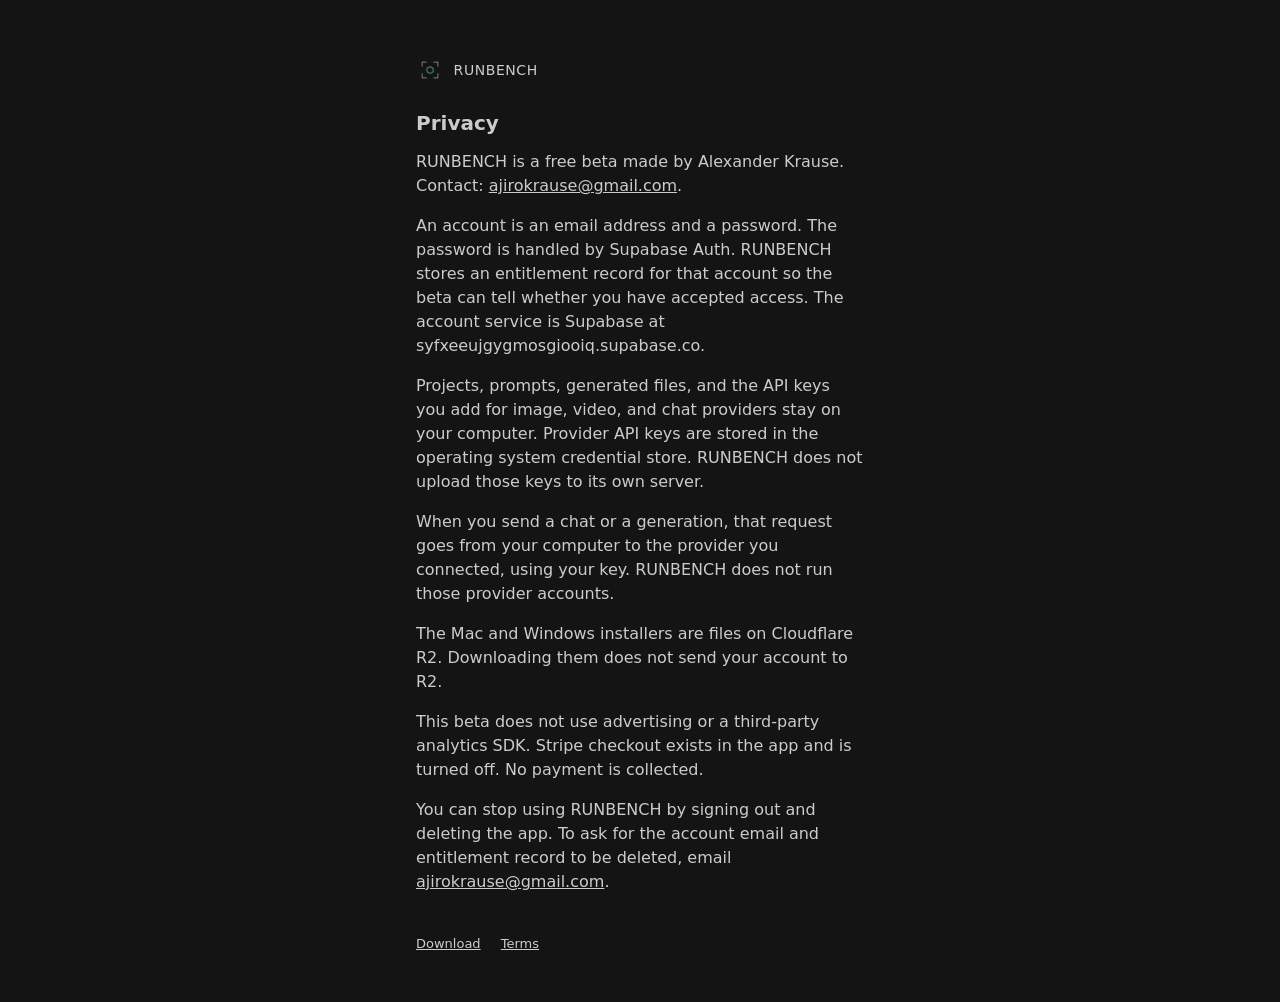
==== runbench-site/privacy.html @ 5517bb77 "Add files via upload" ====
<!DOCTYPE html>
<html lang="en">
<head>
  <meta charset="utf-8">
  <meta name="viewport" content="width=device-width, initial-scale=1">
  <title>Privacy — RUNBENCH</title>
  <link rel="icon" href="icon.png">
  <link rel="stylesheet" href="styles.css">
</head>
<body>
  <main class="page doc">
    <a class="home" href="index.html">
      <img class="mark" src="icon.png" alt="" width="28" height="28">
      RUNBENCH
    </a>
    <h1>Privacy</h1>
    <p>RUNBENCH is a free beta made by Alexander Krause. Contact: <a href="mailto:ajirokrause@gmail.com">ajirokrause@gmail.com</a>.</p>
    <p>An account is an email address and a password. The password is handled by Supabase Auth. RUNBENCH stores an entitlement record for that account so the beta can tell whether you have accepted access. The account service is Supabase at syfxeeujgygmosgiooiq.supabase.co.</p>
    <p>Projects, prompts, generated files, and the API keys you add for image, video, and chat providers stay on your computer. Provider API keys are stored in the operating system credential store. RUNBENCH does not upload those keys to its own server.</p>
    <p>When you send a chat or a generation, that request goes from your computer to the provider you connected, using your key. RUNBENCH does not run those provider accounts.</p>
    <p>The Mac and Windows installers are files on Cloudflare R2. Downloading them does not send your account to R2.</p>
    <p>This beta does not use advertising or a third-party analytics SDK. Stripe checkout exists in the app and is turned off. No payment is collected.</p>
    <p>You can stop using RUNBENCH by signing out and deleting the app. To ask for the account email and entitlement record to be deleted, email <a href="mailto:ajirokrause@gmail.com">ajirokrause@gmail.com</a>.</p>
    <footer>
      <a href="index.html">Download</a>
      <a href="terms.html">Terms</a>
    </footer>
  </main>
</body>
</html>
---- runbench-site/styles.css ----
:root {
  color-scheme: dark;
  background: #141414;
  color: #cccccc;
}

* {
  box-sizing: border-box;
}

body {
  margin: 0;
  background: #141414;
  color: #cccccc;
  font: 16px/1.5 ui-sans-serif, system-ui, -apple-system, "Segoe UI", sans-serif;
}

.page {
  width: min(28rem, calc(100% - 2.5rem));
  margin: 0 auto;
  padding: 3.5rem 0 3rem;
}

.mark {
  display: block;
  width: 48px;
  height: 48px;
}

h1 {
  margin: 0.85rem 0 0.75rem;
  font-size: 1.125rem;
  font-weight: 650;
  letter-spacing: 0.04em;
}

.summary {
  margin: 0 0 1.75rem;
}

.downloads {
  display: flex;
  flex-direction: column;
  gap: 1.25rem;
  margin: 0;
}

.button {
  display: block;
  padding: 0.7rem 0.85rem;
  border: 1px solid #333333;
  background: #1c1c1c;
  color: #cccccc;
  text-align: center;
  text-decoration: none;
}

.button:hover,
.button:focus-visible {
  border-color: #5a5a5a;
  background: #222222;
}

.note {
  margin: 0.65rem 0 0;
  color: #9d9d9d;
  font-size: 0.8125rem;
  line-height: 1.45;
}

.home {
  display: inline-flex;
  align-items: center;
  gap: 0.6rem;
  margin-bottom: 1.5rem;
  color: #cccccc;
  text-decoration: none;
  letter-spacing: 0.04em;
  font-size: 0.875rem;
}

.home .mark {
  width: 28px;
  height: 28px;
}

.doc h1 {
  margin-top: 0;
  letter-spacing: 0;
  font-size: 1.25rem;
}

.doc p {
  margin: 0 0 1rem;
}

.doc a {
  color: #cccccc;
}

footer {
  margin-top: 2.5rem;
  color: #9d9d9d;
  font-size: 0.8125rem;
}

footer a {
  color: #9d9d9d;
}

footer a + a {
  margin-left: 1rem;
}
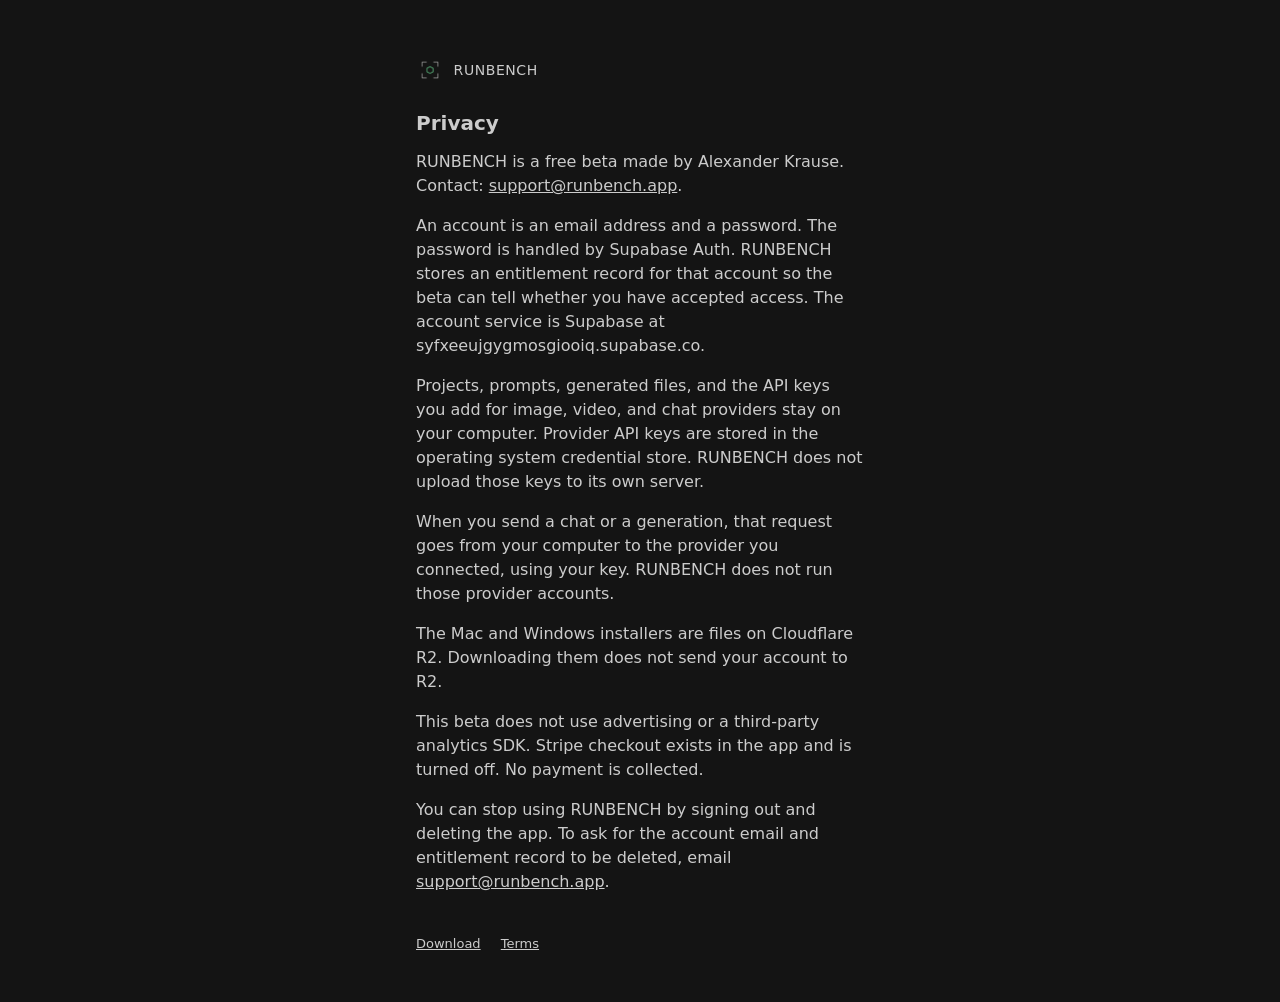
==== commit ebdba2ed: "Use support@runbench.app as the contact email." ====
--- a/runbench-site/privacy.html
+++ b/runbench-site/privacy.html
@@ -14,13 +14,13 @@
       RUNBENCH
     </a>
     <h1>Privacy</h1>
-    <p>RUNBENCH is a free beta made by Alexander Krause. Contact: <a href="mailto:ajirokrause@gmail.com">ajirokrause@gmail.com</a>.</p>
+    <p>RUNBENCH is a free beta made by Alexander Krause. Contact: <a href="mailto:support@runbench.app">support@runbench.app</a>.</p>
     <p>An account is an email address and a password. The password is handled by Supabase Auth. RUNBENCH stores an entitlement record for that account so the beta can tell whether you have accepted access. The account service is Supabase at syfxeeujgygmosgiooiq.supabase.co.</p>
     <p>Projects, prompts, generated files, and the API keys you add for image, video, and chat providers stay on your computer. Provider API keys are stored in the operating system credential store. RUNBENCH does not upload those keys to its own server.</p>
     <p>When you send a chat or a generation, that request goes from your computer to the provider you connected, using your key. RUNBENCH does not run those provider accounts.</p>
     <p>The Mac and Windows installers are files on Cloudflare R2. Downloading them does not send your account to R2.</p>
     <p>This beta does not use advertising or a third-party analytics SDK. Stripe checkout exists in the app and is turned off. No payment is collected.</p>
-    <p>You can stop using RUNBENCH by signing out and deleting the app. To ask for the account email and entitlement record to be deleted, email <a href="mailto:ajirokrause@gmail.com">ajirokrause@gmail.com</a>.</p>
+    <p>You can stop using RUNBENCH by signing out and deleting the app. To ask for the account email and entitlement record to be deleted, email <a href="mailto:support@runbench.app">support@runbench.app</a>.</p>
     <footer>
       <a href="index.html">Download</a>
       <a href="terms.html">Terms</a>
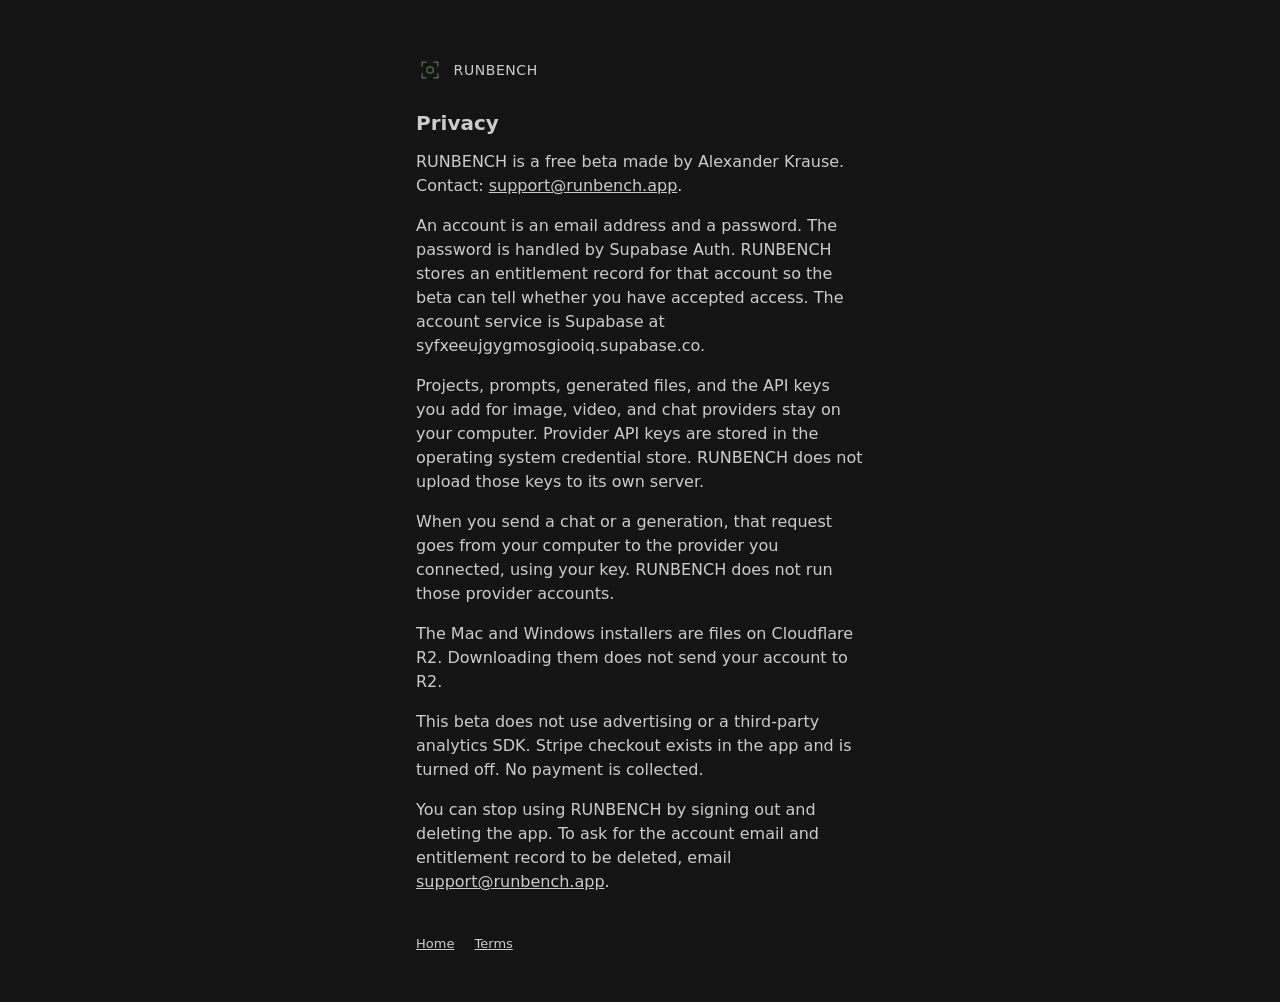
==== commit bf0345c9: "Label the link back to the homepage as Home." ====
--- a/runbench-site/privacy.html
+++ b/runbench-site/privacy.html
@@ -22,7 +22,7 @@
     <p>This beta does not use advertising or a third-party analytics SDK. Stripe checkout exists in the app and is turned off. No payment is collected.</p>
     <p>You can stop using RUNBENCH by signing out and deleting the app. To ask for the account email and entitlement record to be deleted, email <a href="mailto:support@runbench.app">support@runbench.app</a>.</p>
     <footer>
-      <a href="index.html">Download</a>
+      <a href="index.html">Home</a>
       <a href="terms.html">Terms</a>
     </footer>
   </main>
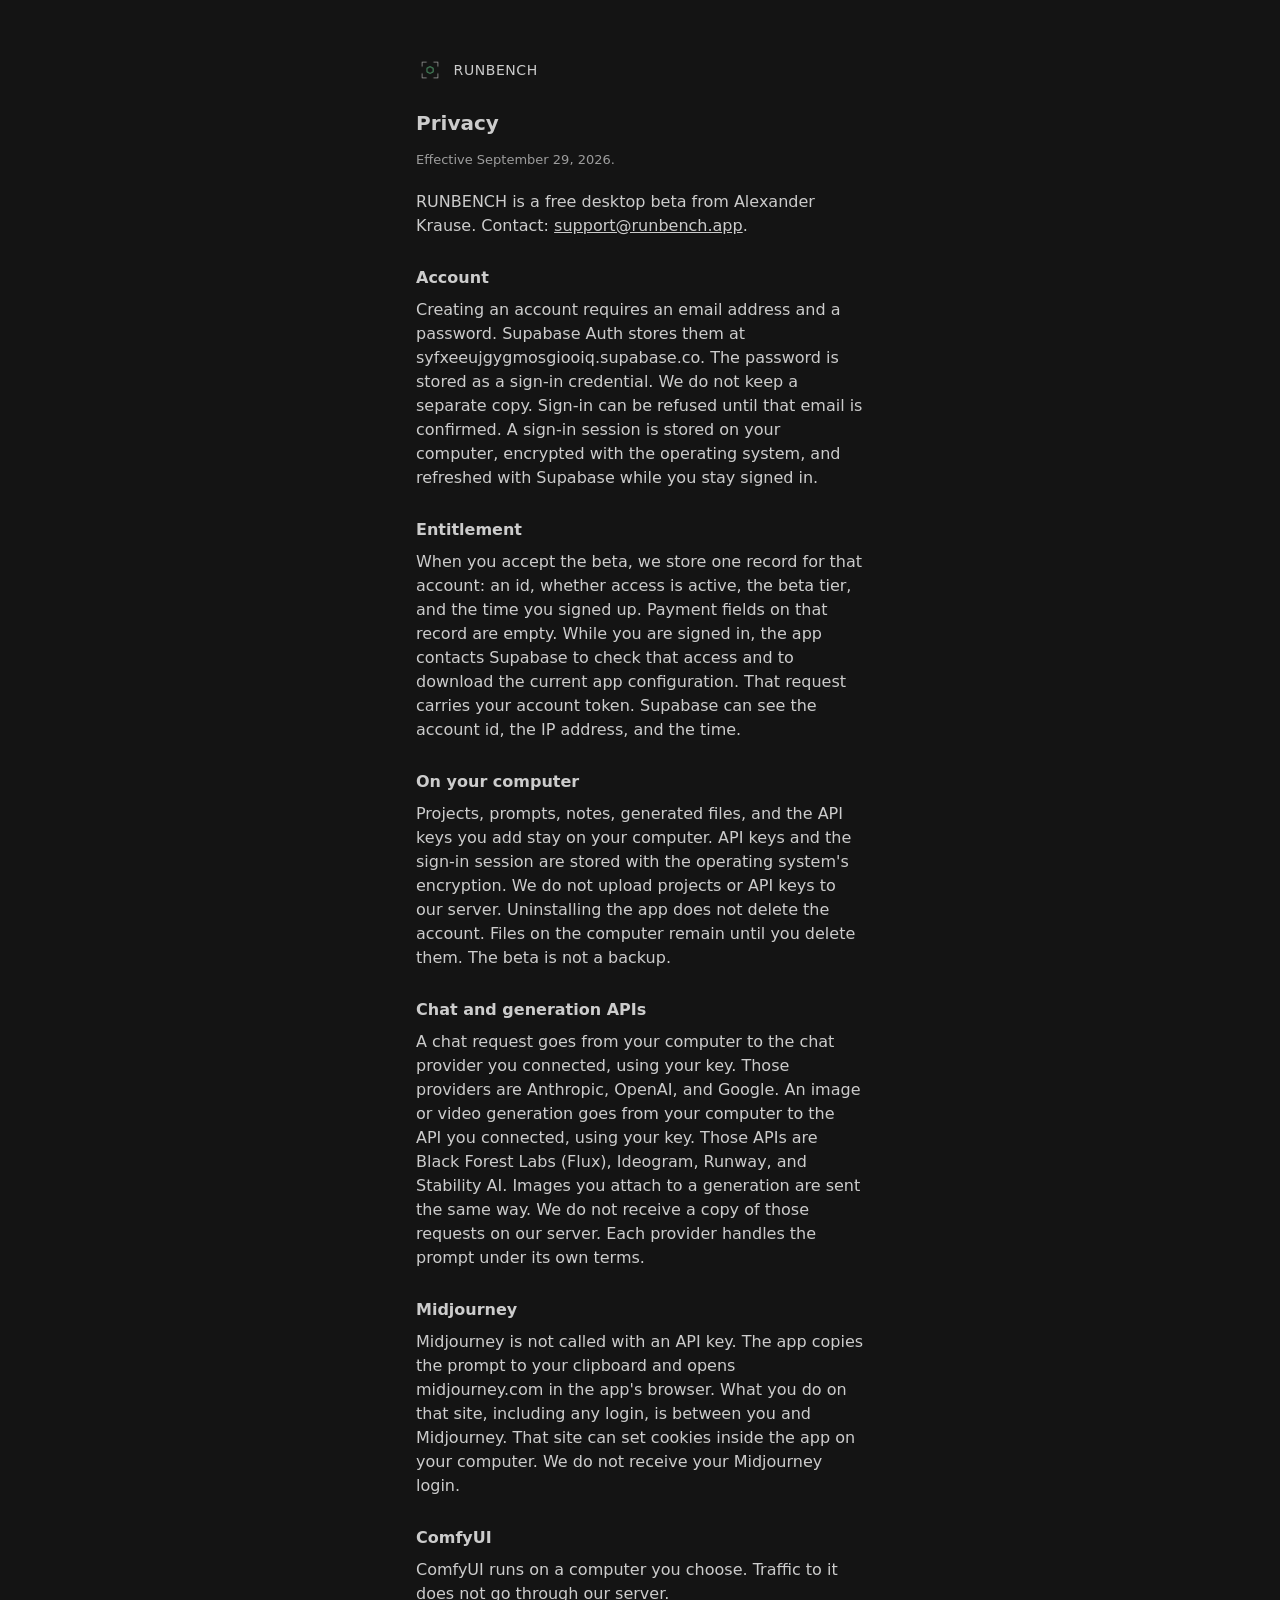
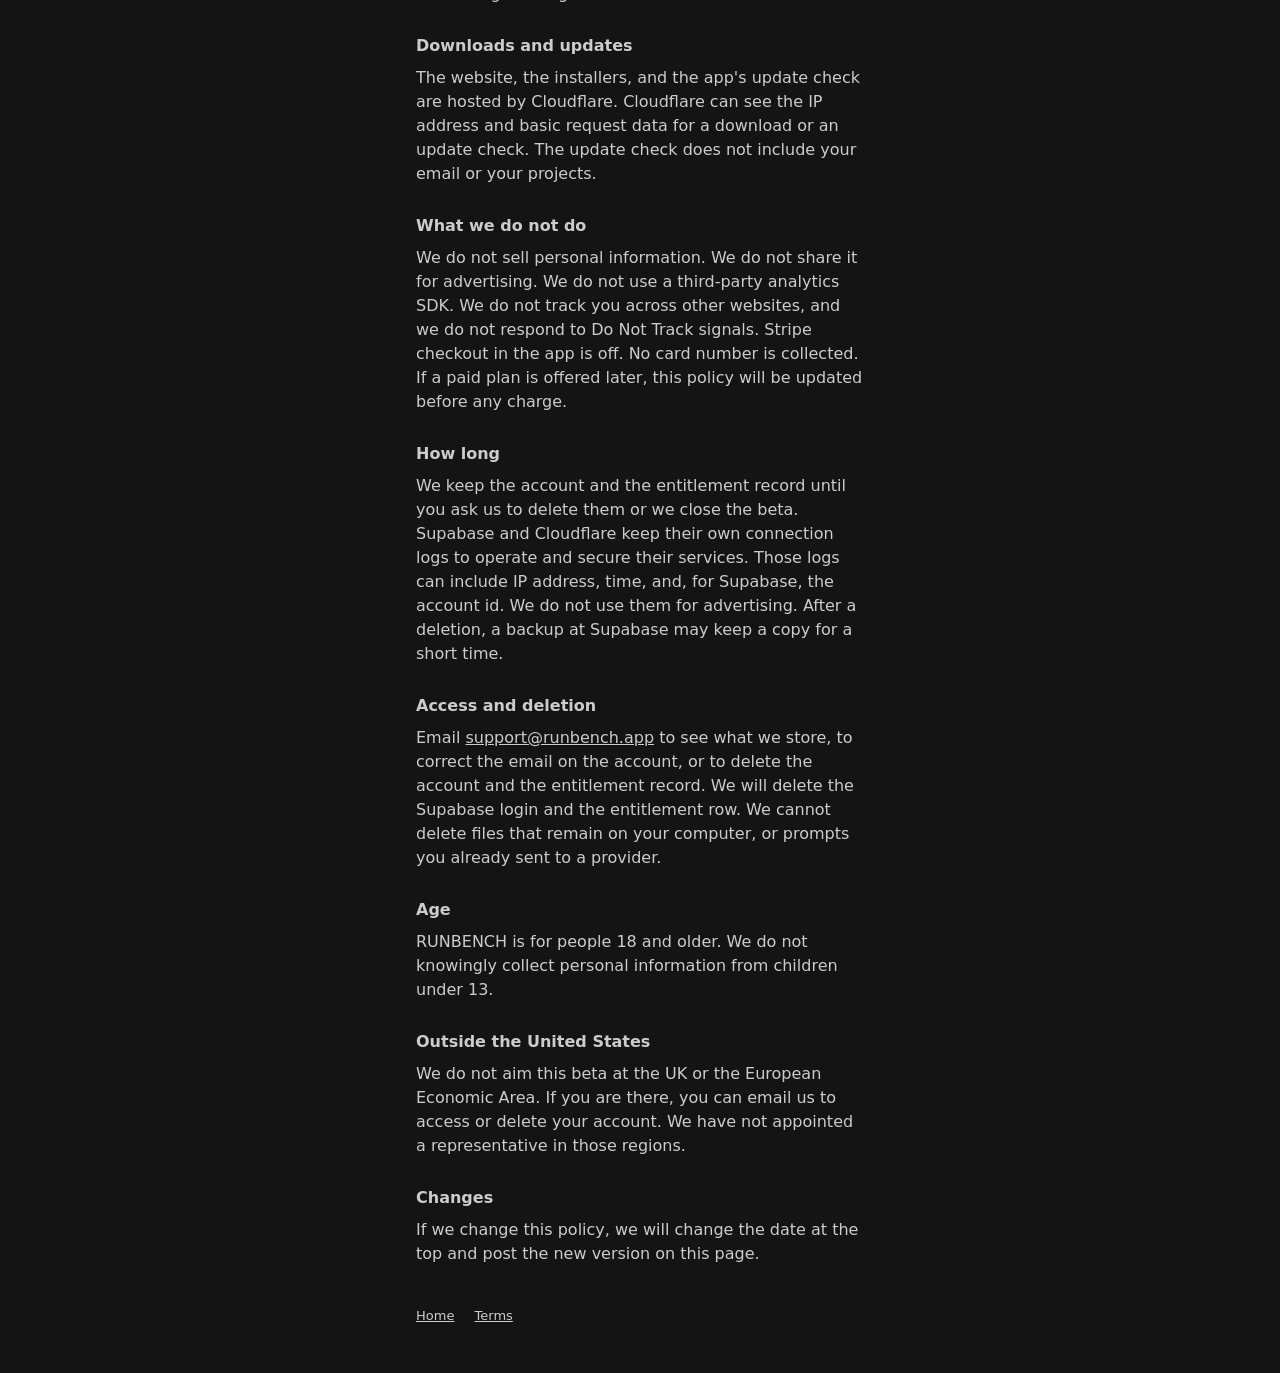
==== commit b00cff8d: "Replace the privacy policy and terms with the full beta text." ====
--- a/runbench-site/privacy.html
+++ b/runbench-site/privacy.html
@@ -14,13 +14,34 @@
       RUNBENCH
     </a>
     <h1>Privacy</h1>
-    <p>RUNBENCH is a free beta made by Alexander Krause. Contact: <a href="mailto:support@runbench.app">support@runbench.app</a>.</p>
-    <p>An account is an email address and a password. The password is handled by Supabase Auth. RUNBENCH stores an entitlement record for that account so the beta can tell whether you have accepted access. The account service is Supabase at syfxeeujgygmosgiooiq.supabase.co.</p>
-    <p>Projects, prompts, generated files, and the API keys you add for image, video, and chat providers stay on your computer. Provider API keys are stored in the operating system credential store. RUNBENCH does not upload those keys to its own server.</p>
-    <p>When you send a chat or a generation, that request goes from your computer to the provider you connected, using your key. RUNBENCH does not run those provider accounts.</p>
-    <p>The Mac and Windows installers are files on Cloudflare R2. Downloading them does not send your account to R2.</p>
-    <p>This beta does not use advertising or a third-party analytics SDK. Stripe checkout exists in the app and is turned off. No payment is collected.</p>
-    <p>You can stop using RUNBENCH by signing out and deleting the app. To ask for the account email and entitlement record to be deleted, email <a href="mailto:support@runbench.app">support@runbench.app</a>.</p>
+    <p class="effective">Effective September 29, 2026.</p>
+    <p>RUNBENCH is a free desktop beta from Alexander Krause. Contact: <a href="mailto:support@runbench.app">support@runbench.app</a>.</p>
+    <h2>Account</h2>
+    <p>Creating an account requires an email address and a password. Supabase Auth stores them at syfxeeujgygmosgiooiq.supabase.co. The password is stored as a sign-in credential. We do not keep a separate copy. Sign-in can be refused until that email is confirmed. A sign-in session is stored on your computer, encrypted with the operating system, and refreshed with Supabase while you stay signed in.</p>
+    <h2>Entitlement</h2>
+    <p>When you accept the beta, we store one record for that account: an id, whether access is active, the beta tier, and the time you signed up. Payment fields on that record are empty. While you are signed in, the app contacts Supabase to check that access and to download the current app configuration. That request carries your account token. Supabase can see the account id, the IP address, and the time.</p>
+    <h2>On your computer</h2>
+    <p>Projects, prompts, notes, generated files, and the API keys you add stay on your computer. API keys and the sign-in session are stored with the operating system's encryption. We do not upload projects or API keys to our server. Uninstalling the app does not delete the account. Files on the computer remain until you delete them. The beta is not a backup.</p>
+    <h2>Chat and generation APIs</h2>
+    <p>A chat request goes from your computer to the chat provider you connected, using your key. Those providers are Anthropic, OpenAI, and Google. An image or video generation goes from your computer to the API you connected, using your key. Those APIs are Black Forest Labs (Flux), Ideogram, Runway, and Stability AI. Images you attach to a generation are sent the same way. We do not receive a copy of those requests on our server. Each provider handles the prompt under its own terms.</p>
+    <h2>Midjourney</h2>
+    <p>Midjourney is not called with an API key. The app copies the prompt to your clipboard and opens midjourney.com in the app's browser. What you do on that site, including any login, is between you and Midjourney. That site can set cookies inside the app on your computer. We do not receive your Midjourney login.</p>
+    <h2>ComfyUI</h2>
+    <p>ComfyUI runs on a computer you choose. Traffic to it does not go through our server.</p>
+    <h2>Downloads and updates</h2>
+    <p>The website, the installers, and the app's update check are hosted by Cloudflare. Cloudflare can see the IP address and basic request data for a download or an update check. The update check does not include your email or your projects.</p>
+    <h2>What we do not do</h2>
+    <p>We do not sell personal information. We do not share it for advertising. We do not use a third-party analytics SDK. We do not track you across other websites, and we do not respond to Do Not Track signals. Stripe checkout in the app is off. No card number is collected. If a paid plan is offered later, this policy will be updated before any charge.</p>
+    <h2>How long</h2>
+    <p>We keep the account and the entitlement record until you ask us to delete them or we close the beta. Supabase and Cloudflare keep their own connection logs to operate and secure their services. Those logs can include IP address, time, and, for Supabase, the account id. We do not use them for advertising. After a deletion, a backup at Supabase may keep a copy for a short time.</p>
+    <h2>Access and deletion</h2>
+    <p>Email <a href="mailto:support@runbench.app">support@runbench.app</a> to see what we store, to correct the email on the account, or to delete the account and the entitlement record. We will delete the Supabase login and the entitlement row. We cannot delete files that remain on your computer, or prompts you already sent to a provider.</p>
+    <h2>Age</h2>
+    <p>RUNBENCH is for people 18 and older. We do not knowingly collect personal information from children under 13.</p>
+    <h2>Outside the United States</h2>
+    <p>We do not aim this beta at the UK or the European Economic Area. If you are there, you can email us to access or delete your account. We have not appointed a representative in those regions.</p>
+    <h2>Changes</h2>
+    <p>If we change this policy, we will change the date at the top and post the new version on this page.</p>
     <footer>
       <a href="index.html">Home</a>
       <a href="terms.html">Terms</a>
--- a/runbench-site/styles.css
+++ b/runbench-site/styles.css
@@ -90,6 +90,19 @@
   font-size: 1.25rem;
 }
 
+.doc .effective {
+  margin: 0 0 1.25rem;
+  color: #9d9d9d;
+  font-size: 0.8125rem;
+}
+
+.doc h2 {
+  margin: 1.75rem 0 0.5rem;
+  font-size: 1rem;
+  font-weight: 650;
+  letter-spacing: 0;
+}
+
 .doc p {
   margin: 0 0 1rem;
 }
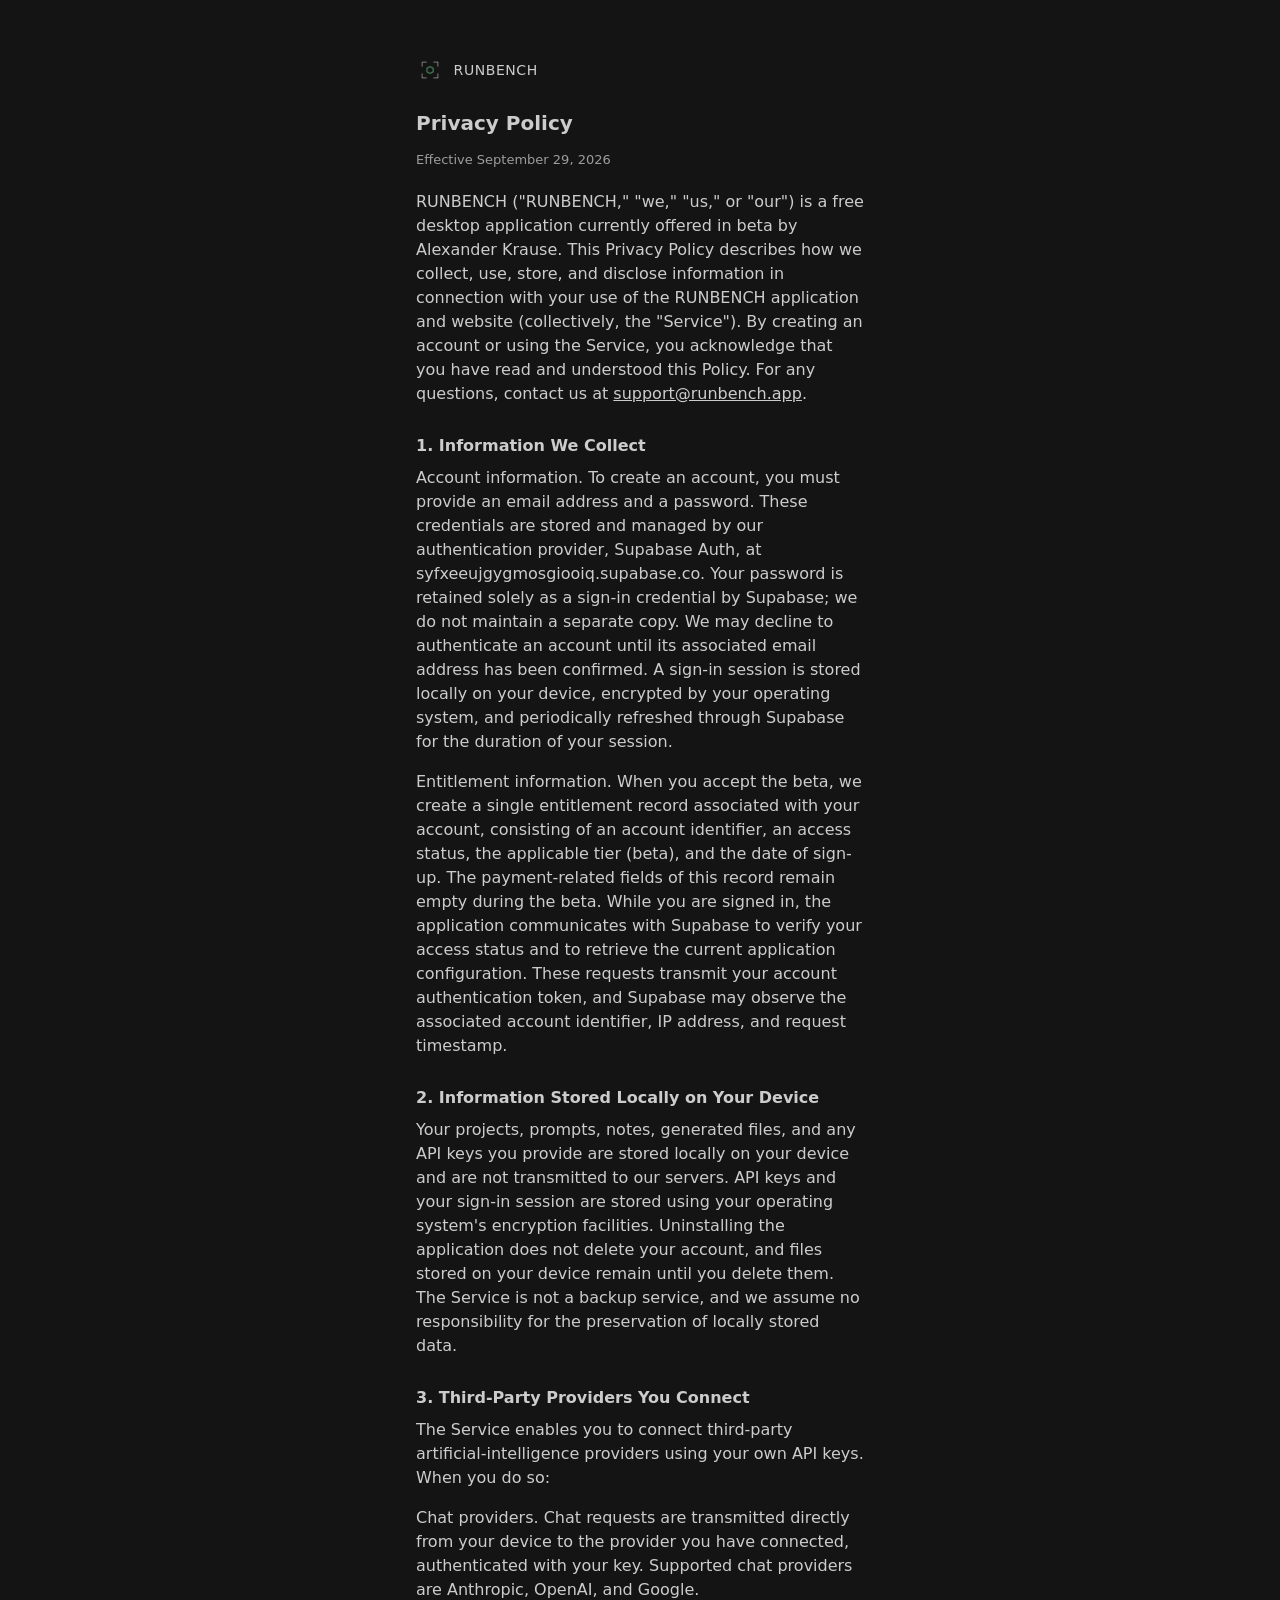
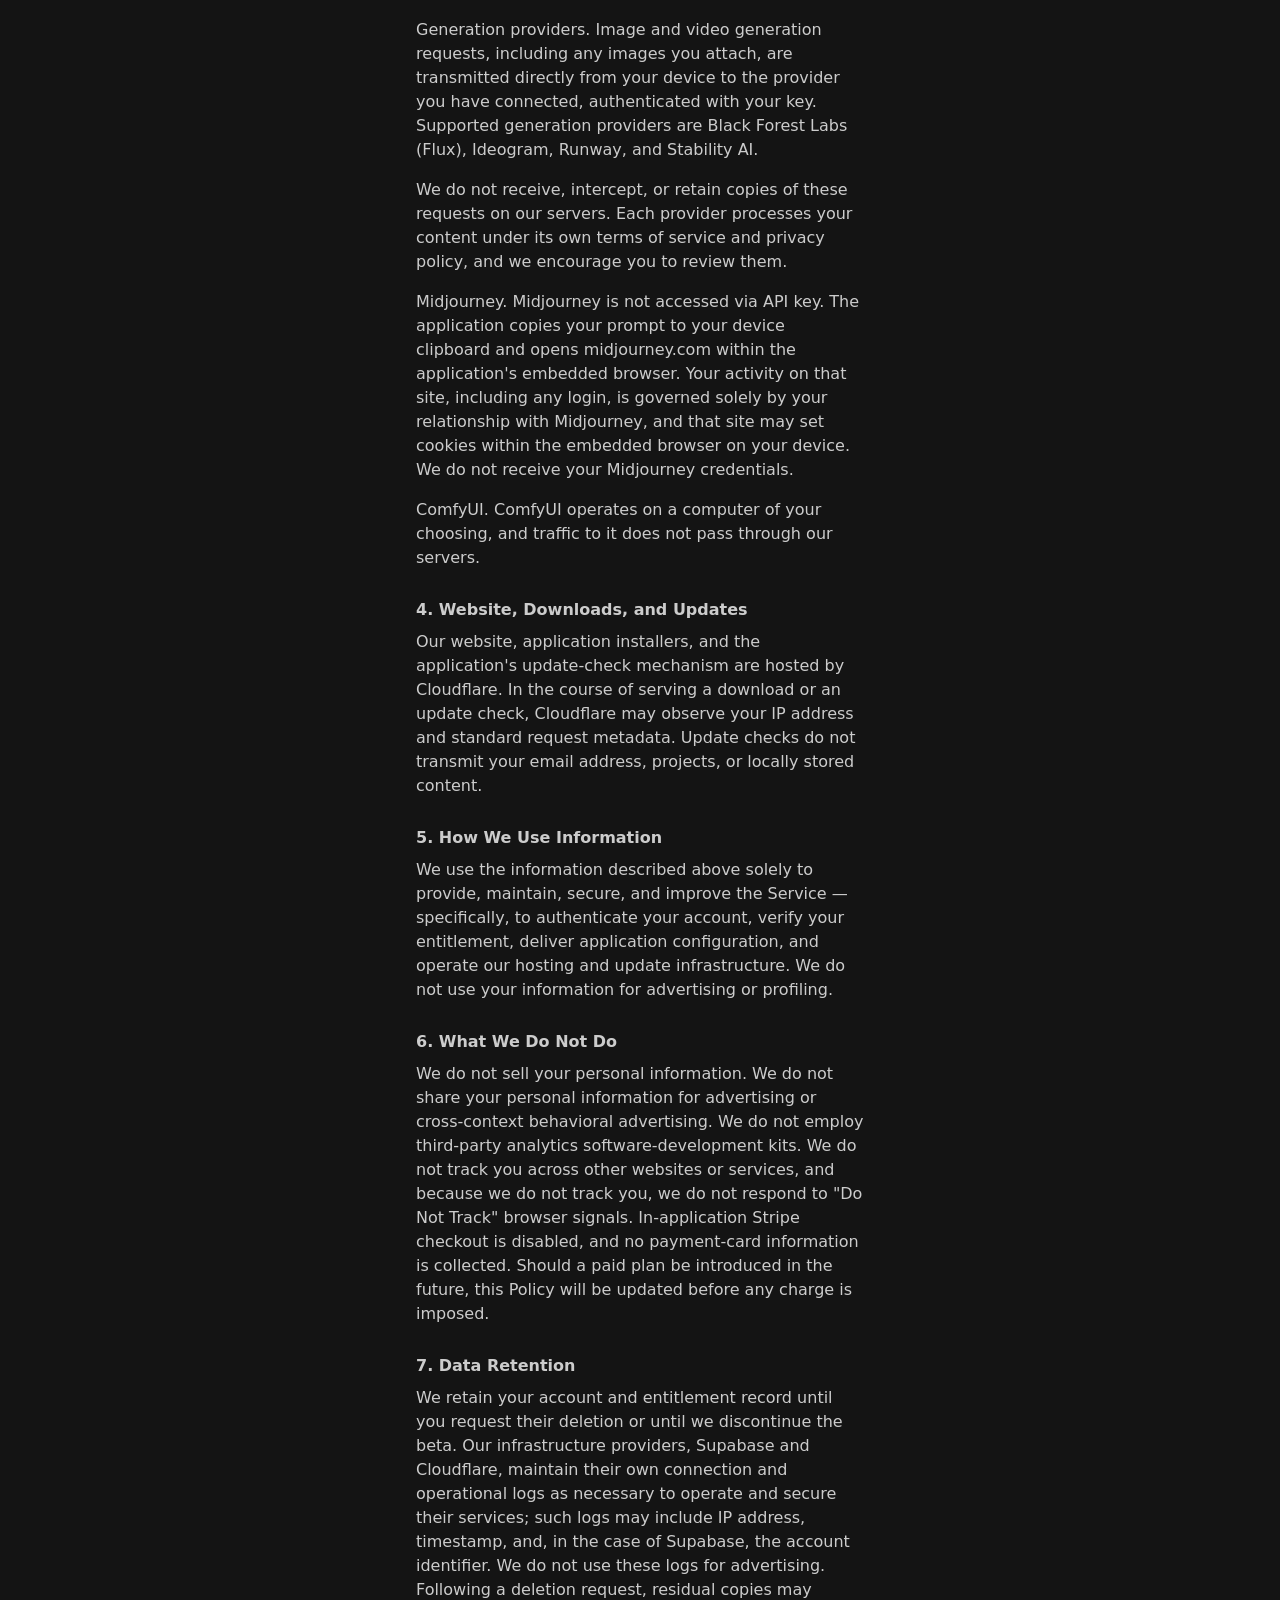
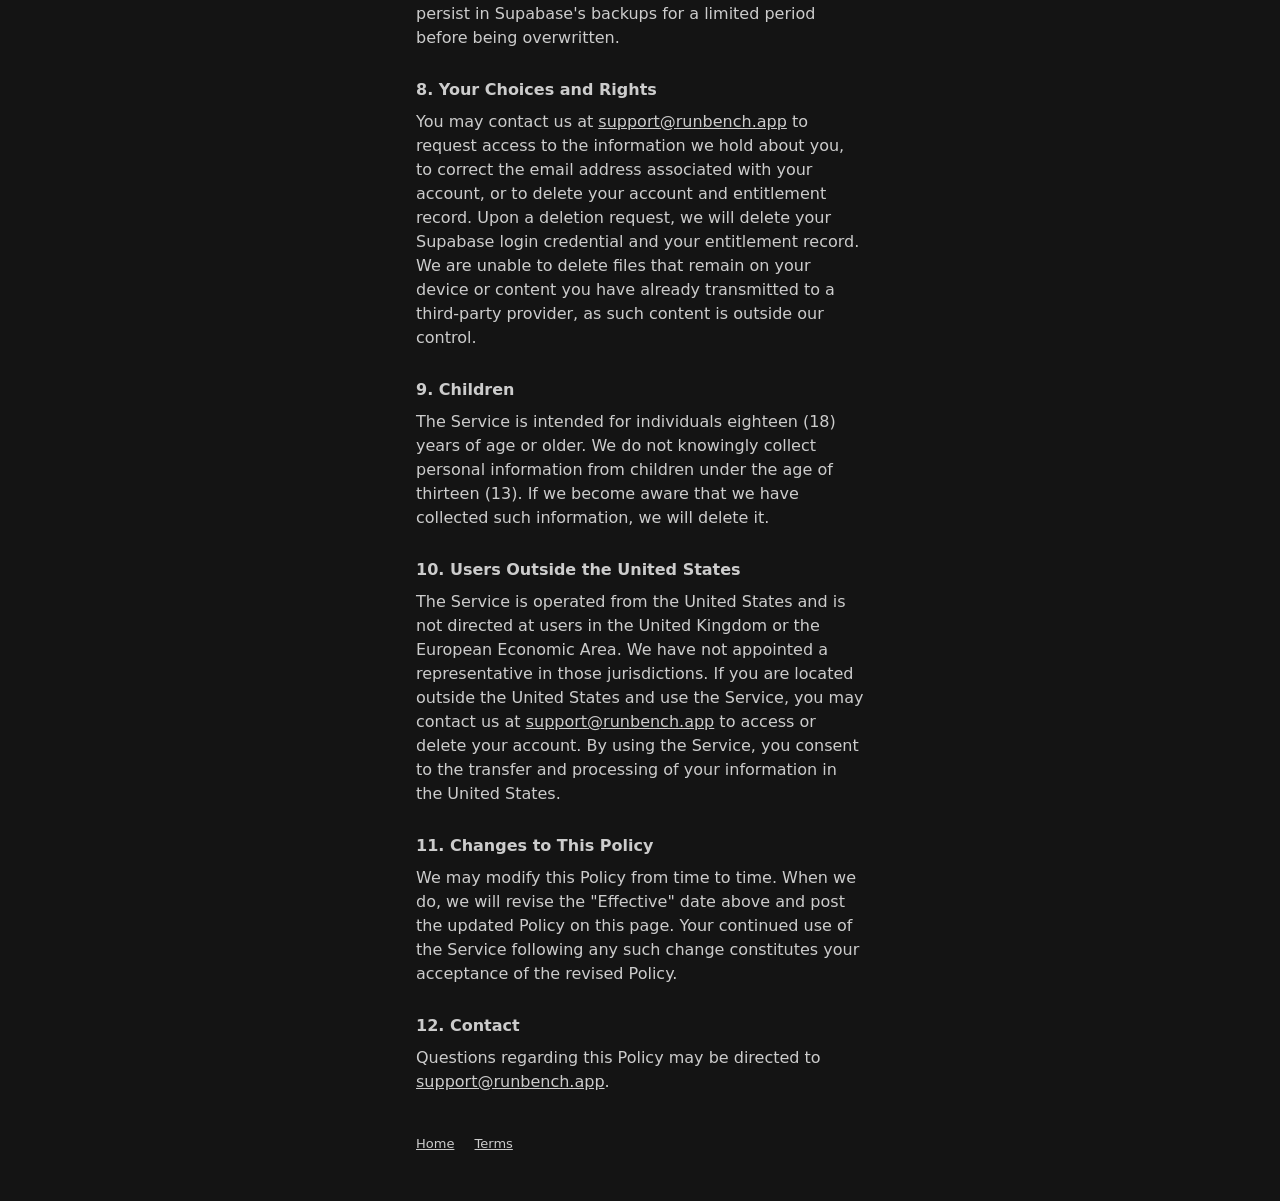
==== commit fda7cbba: "Replace the privacy policy and terms with the full legal text." ====
--- a/runbench-site/privacy.html
+++ b/runbench-site/privacy.html
@@ -3,7 +3,7 @@
 <head>
   <meta charset="utf-8">
   <meta name="viewport" content="width=device-width, initial-scale=1">
-  <title>Privacy — RUNBENCH</title>
+  <title>Privacy Policy — RUNBENCH</title>
   <link rel="icon" href="icon.png">
   <link rel="stylesheet" href="styles.css">
 </head>
@@ -13,35 +13,39 @@
       <img class="mark" src="icon.png" alt="" width="28" height="28">
       RUNBENCH
     </a>
-    <h1>Privacy</h1>
-    <p class="effective">Effective September 29, 2026.</p>
-    <p>RUNBENCH is a free desktop beta from Alexander Krause. Contact: <a href="mailto:support@runbench.app">support@runbench.app</a>.</p>
-    <h2>Account</h2>
-    <p>Creating an account requires an email address and a password. Supabase Auth stores them at syfxeeujgygmosgiooiq.supabase.co. The password is stored as a sign-in credential. We do not keep a separate copy. Sign-in can be refused until that email is confirmed. A sign-in session is stored on your computer, encrypted with the operating system, and refreshed with Supabase while you stay signed in.</p>
-    <h2>Entitlement</h2>
-    <p>When you accept the beta, we store one record for that account: an id, whether access is active, the beta tier, and the time you signed up. Payment fields on that record are empty. While you are signed in, the app contacts Supabase to check that access and to download the current app configuration. That request carries your account token. Supabase can see the account id, the IP address, and the time.</p>
-    <h2>On your computer</h2>
-    <p>Projects, prompts, notes, generated files, and the API keys you add stay on your computer. API keys and the sign-in session are stored with the operating system's encryption. We do not upload projects or API keys to our server. Uninstalling the app does not delete the account. Files on the computer remain until you delete them. The beta is not a backup.</p>
-    <h2>Chat and generation APIs</h2>
-    <p>A chat request goes from your computer to the chat provider you connected, using your key. Those providers are Anthropic, OpenAI, and Google. An image or video generation goes from your computer to the API you connected, using your key. Those APIs are Black Forest Labs (Flux), Ideogram, Runway, and Stability AI. Images you attach to a generation are sent the same way. We do not receive a copy of those requests on our server. Each provider handles the prompt under its own terms.</p>
-    <h2>Midjourney</h2>
-    <p>Midjourney is not called with an API key. The app copies the prompt to your clipboard and opens midjourney.com in the app's browser. What you do on that site, including any login, is between you and Midjourney. That site can set cookies inside the app on your computer. We do not receive your Midjourney login.</p>
-    <h2>ComfyUI</h2>
-    <p>ComfyUI runs on a computer you choose. Traffic to it does not go through our server.</p>
-    <h2>Downloads and updates</h2>
-    <p>The website, the installers, and the app's update check are hosted by Cloudflare. Cloudflare can see the IP address and basic request data for a download or an update check. The update check does not include your email or your projects.</p>
-    <h2>What we do not do</h2>
-    <p>We do not sell personal information. We do not share it for advertising. We do not use a third-party analytics SDK. We do not track you across other websites, and we do not respond to Do Not Track signals. Stripe checkout in the app is off. No card number is collected. If a paid plan is offered later, this policy will be updated before any charge.</p>
-    <h2>How long</h2>
-    <p>We keep the account and the entitlement record until you ask us to delete them or we close the beta. Supabase and Cloudflare keep their own connection logs to operate and secure their services. Those logs can include IP address, time, and, for Supabase, the account id. We do not use them for advertising. After a deletion, a backup at Supabase may keep a copy for a short time.</p>
-    <h2>Access and deletion</h2>
-    <p>Email <a href="mailto:support@runbench.app">support@runbench.app</a> to see what we store, to correct the email on the account, or to delete the account and the entitlement record. We will delete the Supabase login and the entitlement row. We cannot delete files that remain on your computer, or prompts you already sent to a provider.</p>
-    <h2>Age</h2>
-    <p>RUNBENCH is for people 18 and older. We do not knowingly collect personal information from children under 13.</p>
-    <h2>Outside the United States</h2>
-    <p>We do not aim this beta at the UK or the European Economic Area. If you are there, you can email us to access or delete your account. We have not appointed a representative in those regions.</p>
-    <h2>Changes</h2>
-    <p>If we change this policy, we will change the date at the top and post the new version on this page.</p>
+    <h1>Privacy Policy</h1>
+    <p class="effective">Effective September 29, 2026</p>
+    <p>RUNBENCH ("RUNBENCH," "we," "us," or "our") is a free desktop application currently offered in beta by Alexander Krause. This Privacy Policy describes how we collect, use, store, and disclose information in connection with your use of the RUNBENCH application and website (collectively, the "Service"). By creating an account or using the Service, you acknowledge that you have read and understood this Policy. For any questions, contact us at <a href="mailto:support@runbench.app">support@runbench.app</a>.</p>
+    <h2>1. Information We Collect</h2>
+    <p>Account information. To create an account, you must provide an email address and a password. These credentials are stored and managed by our authentication provider, Supabase Auth, at syfxeeujgygmosgiooiq.supabase.co. Your password is retained solely as a sign-in credential by Supabase; we do not maintain a separate copy. We may decline to authenticate an account until its associated email address has been confirmed. A sign-in session is stored locally on your device, encrypted by your operating system, and periodically refreshed through Supabase for the duration of your session.</p>
+    <p>Entitlement information. When you accept the beta, we create a single entitlement record associated with your account, consisting of an account identifier, an access status, the applicable tier (beta), and the date of sign-up. The payment-related fields of this record remain empty during the beta. While you are signed in, the application communicates with Supabase to verify your access status and to retrieve the current application configuration. These requests transmit your account authentication token, and Supabase may observe the associated account identifier, IP address, and request timestamp.</p>
+    <h2>2. Information Stored Locally on Your Device</h2>
+    <p>Your projects, prompts, notes, generated files, and any API keys you provide are stored locally on your device and are not transmitted to our servers. API keys and your sign-in session are stored using your operating system's encryption facilities. Uninstalling the application does not delete your account, and files stored on your device remain until you delete them. The Service is not a backup service, and we assume no responsibility for the preservation of locally stored data.</p>
+    <h2>3. Third-Party Providers You Connect</h2>
+    <p>The Service enables you to connect third-party artificial-intelligence providers using your own API keys. When you do so:</p>
+    <p>Chat providers. Chat requests are transmitted directly from your device to the provider you have connected, authenticated with your key. Supported chat providers are Anthropic, OpenAI, and Google.</p>
+    <p>Generation providers. Image and video generation requests, including any images you attach, are transmitted directly from your device to the provider you have connected, authenticated with your key. Supported generation providers are Black Forest Labs (Flux), Ideogram, Runway, and Stability AI.</p>
+    <p>We do not receive, intercept, or retain copies of these requests on our servers. Each provider processes your content under its own terms of service and privacy policy, and we encourage you to review them.</p>
+    <p>Midjourney. Midjourney is not accessed via API key. The application copies your prompt to your device clipboard and opens midjourney.com within the application's embedded browser. Your activity on that site, including any login, is governed solely by your relationship with Midjourney, and that site may set cookies within the embedded browser on your device. We do not receive your Midjourney credentials.</p>
+    <p>ComfyUI. ComfyUI operates on a computer of your choosing, and traffic to it does not pass through our servers.</p>
+    <h2>4. Website, Downloads, and Updates</h2>
+    <p>Our website, application installers, and the application's update-check mechanism are hosted by Cloudflare. In the course of serving a download or an update check, Cloudflare may observe your IP address and standard request metadata. Update checks do not transmit your email address, projects, or locally stored content.</p>
+    <h2>5. How We Use Information</h2>
+    <p>We use the information described above solely to provide, maintain, secure, and improve the Service — specifically, to authenticate your account, verify your entitlement, deliver application configuration, and operate our hosting and update infrastructure. We do not use your information for advertising or profiling.</p>
+    <h2>6. What We Do Not Do</h2>
+    <p>We do not sell your personal information. We do not share your personal information for advertising or cross-context behavioral advertising. We do not employ third-party analytics software-development kits. We do not track you across other websites or services, and because we do not track you, we do not respond to "Do Not Track" browser signals. In-application Stripe checkout is disabled, and no payment-card information is collected. Should a paid plan be introduced in the future, this Policy will be updated before any charge is imposed.</p>
+    <h2>7. Data Retention</h2>
+    <p>We retain your account and entitlement record until you request their deletion or until we discontinue the beta. Our infrastructure providers, Supabase and Cloudflare, maintain their own connection and operational logs as necessary to operate and secure their services; such logs may include IP address, timestamp, and, in the case of Supabase, the account identifier. We do not use these logs for advertising. Following a deletion request, residual copies may persist in Supabase's backups for a limited period before being overwritten.</p>
+    <h2>8. Your Choices and Rights</h2>
+    <p>You may contact us at <a href="mailto:support@runbench.app">support@runbench.app</a> to request access to the information we hold about you, to correct the email address associated with your account, or to delete your account and entitlement record. Upon a deletion request, we will delete your Supabase login credential and your entitlement record. We are unable to delete files that remain on your device or content you have already transmitted to a third-party provider, as such content is outside our control.</p>
+    <h2>9. Children</h2>
+    <p>The Service is intended for individuals eighteen (18) years of age or older. We do not knowingly collect personal information from children under the age of thirteen (13). If we become aware that we have collected such information, we will delete it.</p>
+    <h2>10. Users Outside the United States</h2>
+    <p>The Service is operated from the United States and is not directed at users in the United Kingdom or the European Economic Area. We have not appointed a representative in those jurisdictions. If you are located outside the United States and use the Service, you may contact us at <a href="mailto:support@runbench.app">support@runbench.app</a> to access or delete your account. By using the Service, you consent to the transfer and processing of your information in the United States.</p>
+    <h2>11. Changes to This Policy</h2>
+    <p>We may modify this Policy from time to time. When we do, we will revise the "Effective" date above and post the updated Policy on this page. Your continued use of the Service following any such change constitutes your acceptance of the revised Policy.</p>
+    <h2>12. Contact</h2>
+    <p>Questions regarding this Policy may be directed to <a href="mailto:support@runbench.app">support@runbench.app</a>.</p>
     <footer>
       <a href="index.html">Home</a>
       <a href="terms.html">Terms</a>
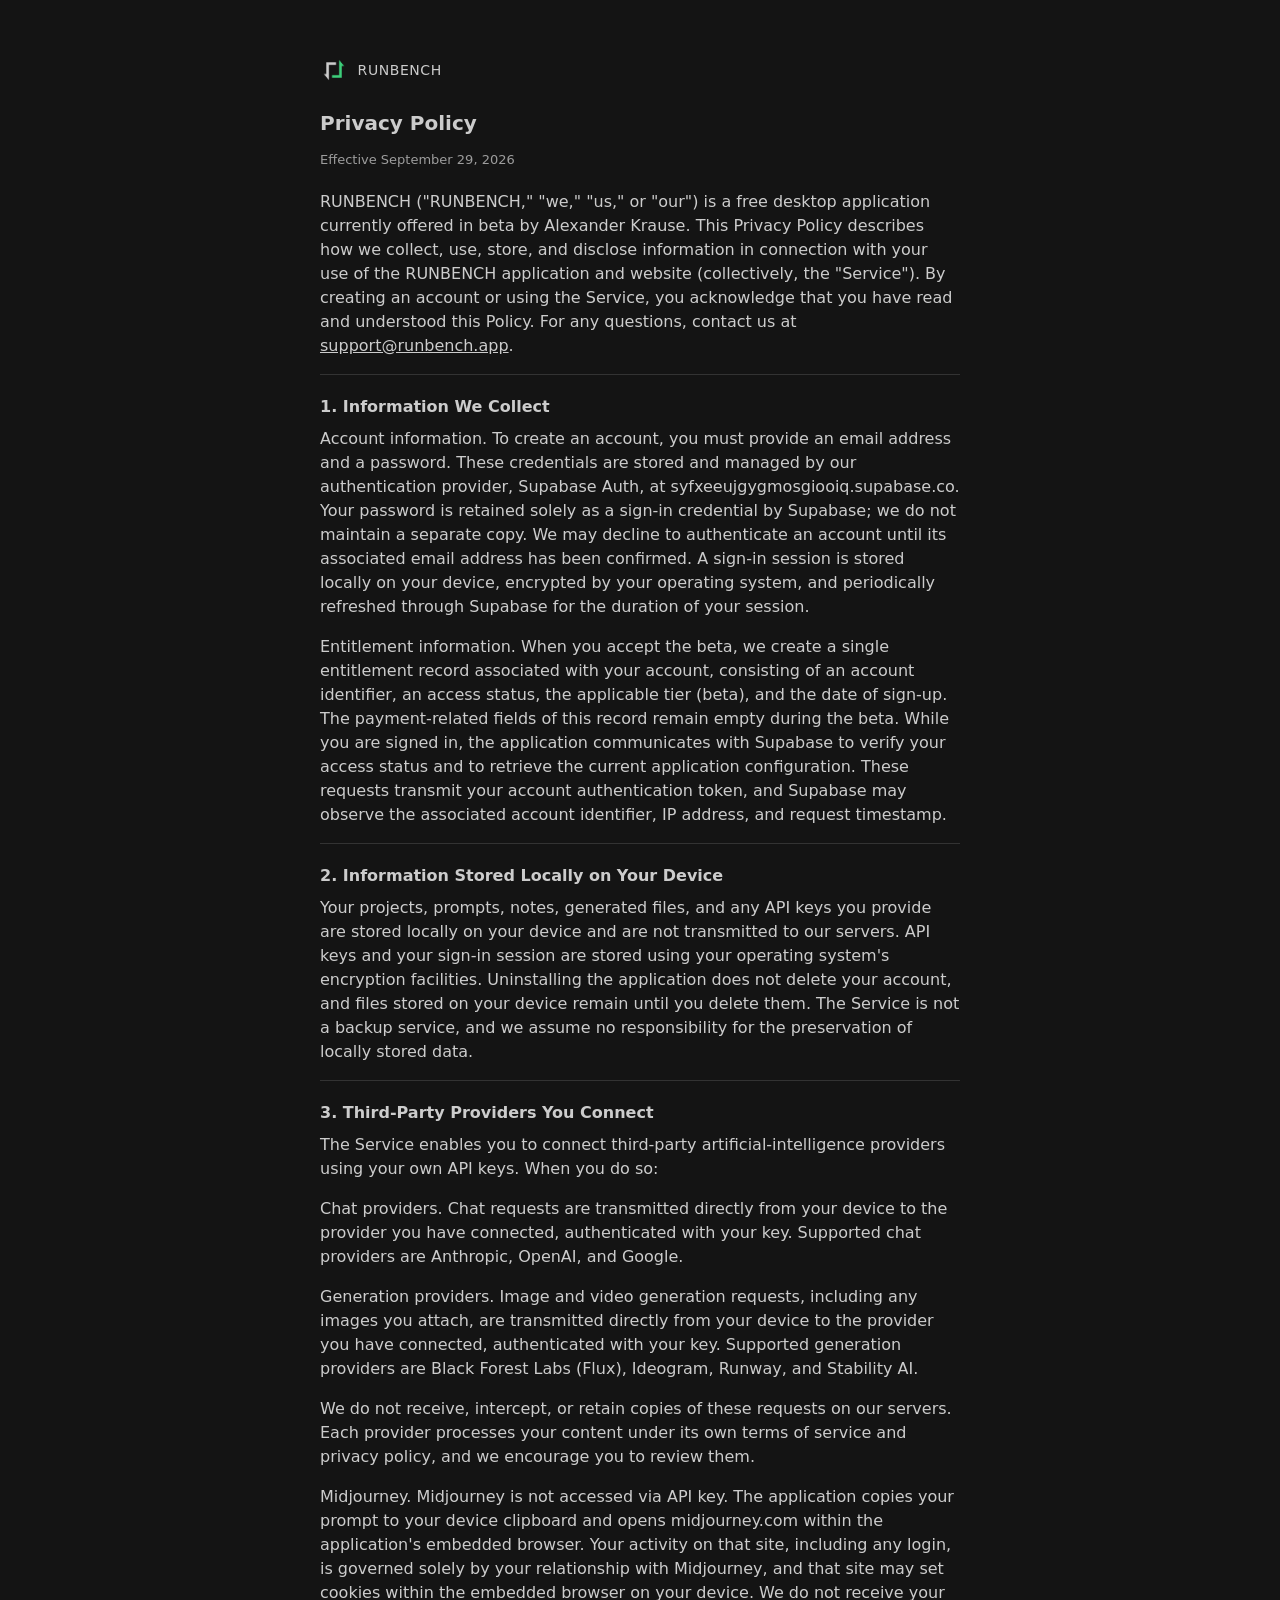
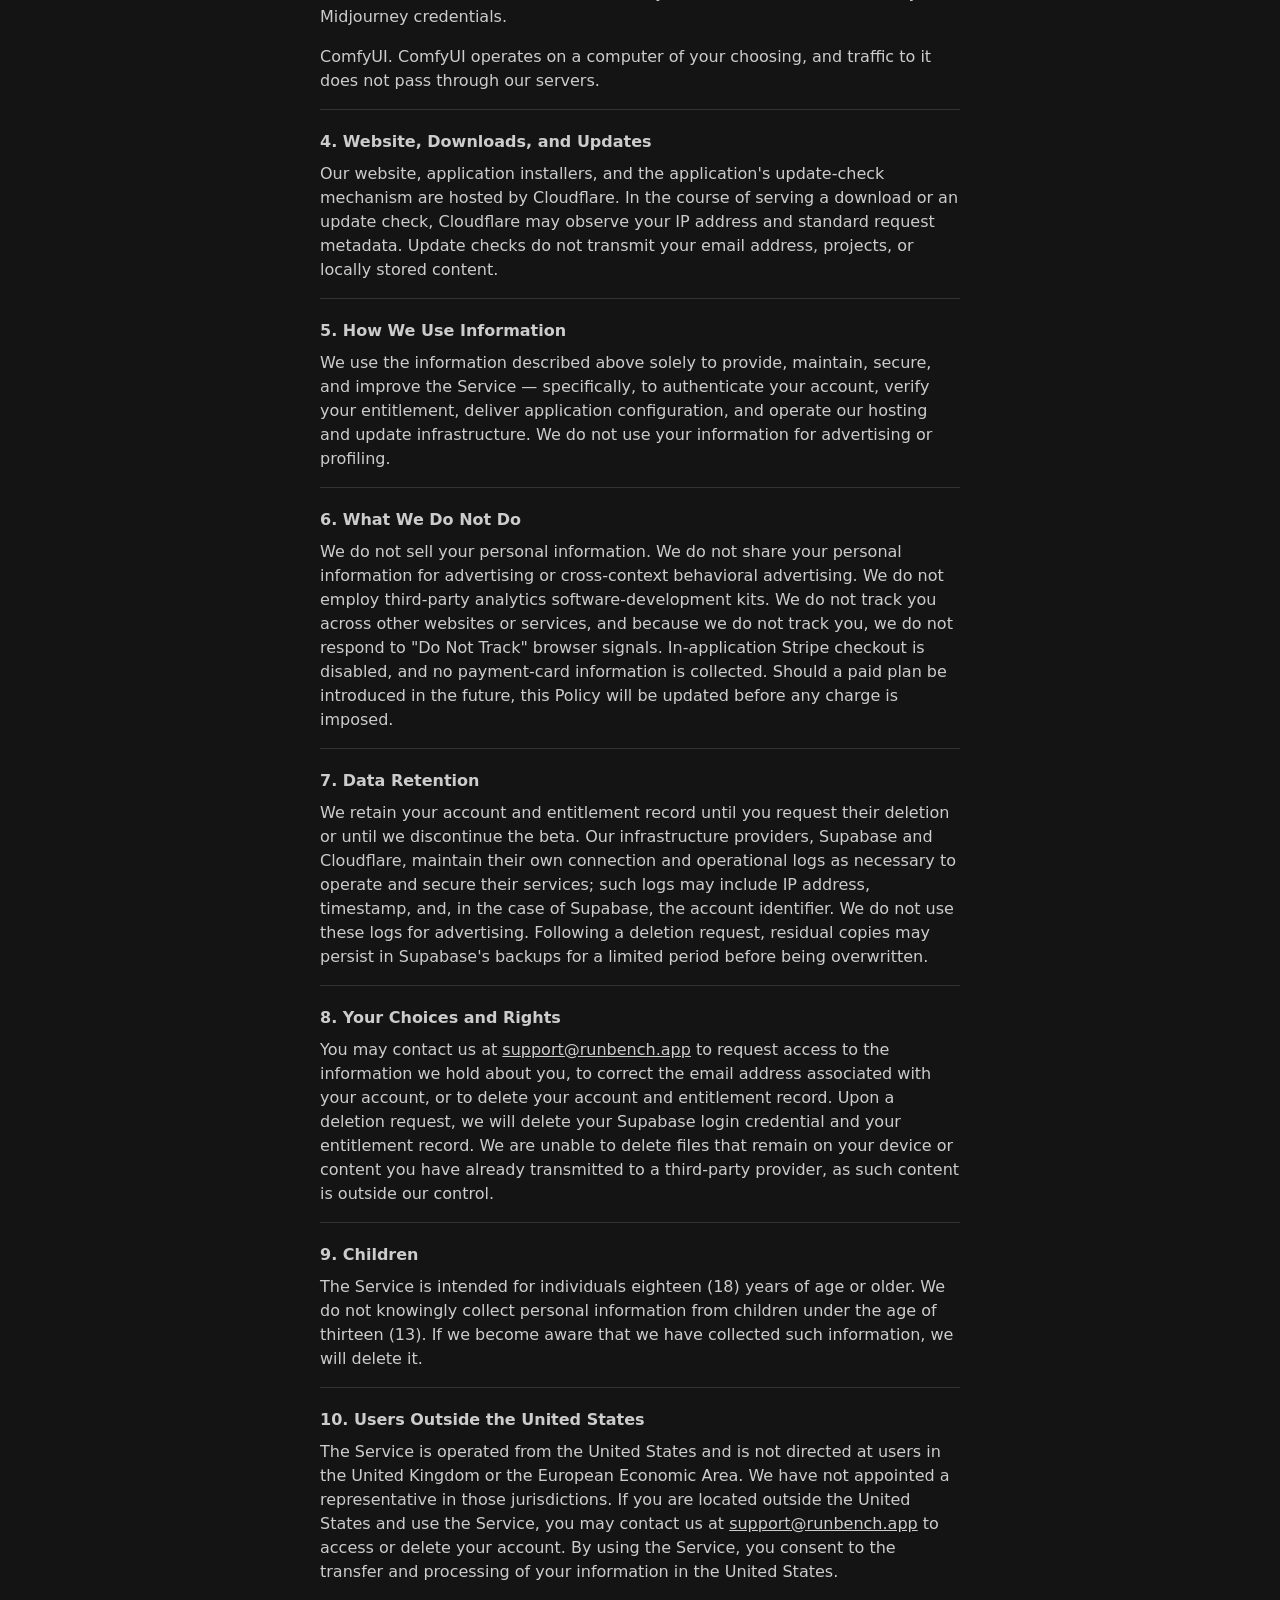
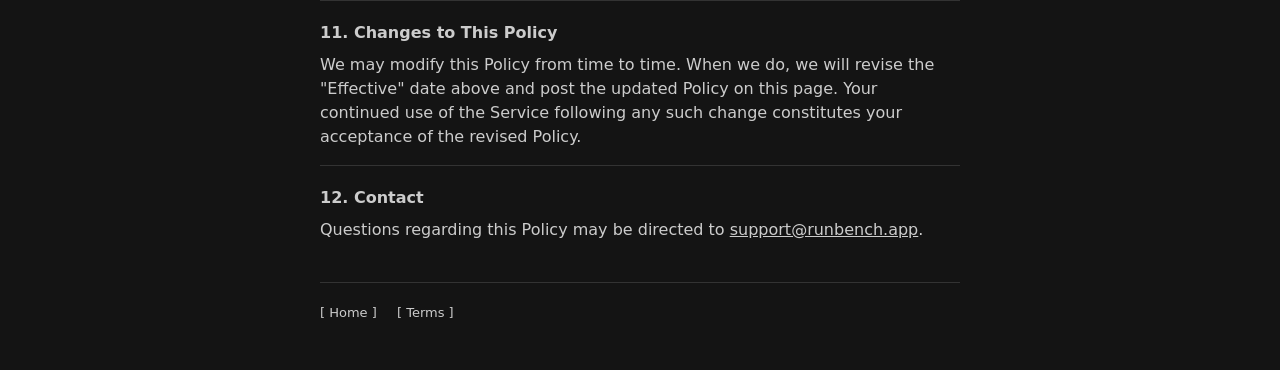
==== commit 3110fa26: "Use a separate favicon so the page mark stays the transparent arrow." ====
--- a/runbench-site/privacy.html
+++ b/runbench-site/privacy.html
@@ -4,7 +4,7 @@
   <meta charset="utf-8">
   <meta name="viewport" content="width=device-width, initial-scale=1">
   <title>Privacy Policy — RUNBENCH</title>
-  <link rel="icon" href="icon.png">
+  <link rel="icon" href="favicon.png">
   <link rel="stylesheet" href="styles.css">
 </head>
 <body>
--- a/runbench-site/styles.css
+++ b/runbench-site/styles.css
@@ -15,10 +15,32 @@
   font: 16px/1.5 ui-sans-serif, system-ui, -apple-system, "Segoe UI", sans-serif;
 }
 
+a:focus-visible {
+  outline: 1px solid #A9F6BE;
+  outline-offset: 2px;
+}
+
+body:has(.page:not(.doc))::before {
+  content: "";
+  position: fixed;
+  z-index: 2;
+  inset: clamp(0.85rem, 2.2vw, 1.35rem);
+  pointer-events: none;
+  background:
+    linear-gradient(#333333, #333333) left top / clamp(2.25rem, 7vw, 4.5rem) 1px no-repeat,
+    linear-gradient(#333333, #333333) left top / 1px clamp(2.25rem, 7vw, 4.5rem) no-repeat,
+    linear-gradient(#333333, #333333) right top / clamp(2.25rem, 7vw, 4.5rem) 1px no-repeat,
+    linear-gradient(#333333, #333333) right top / 1px clamp(2.25rem, 7vw, 4.5rem) no-repeat,
+    linear-gradient(#333333, #333333) left bottom / clamp(2.25rem, 7vw, 4.5rem) 1px no-repeat,
+    linear-gradient(#333333, #333333) left bottom / 1px clamp(2.25rem, 7vw, 4.5rem) no-repeat,
+    linear-gradient(#333333, #333333) right bottom / clamp(2.25rem, 7vw, 4.5rem) 1px no-repeat,
+    linear-gradient(#333333, #333333) right bottom / 1px clamp(2.25rem, 7vw, 4.5rem) no-repeat;
+}
+
 .page {
   width: min(28rem, calc(100% - 2.5rem));
   margin: 0 auto;
-  padding: 3.5rem 0 3rem;
+  padding: clamp(4.5rem, 12vh, 8rem) 0 3rem;
 }
 
 .mark {
@@ -27,32 +49,60 @@
   height: 48px;
 }
 
+.title {
+  display: flex;
+  align-items: baseline;
+  gap: 0.65rem;
+  margin: 0.85rem 0 0.75rem;
+}
+
 h1 {
   margin: 0.85rem 0 0.75rem;
-  font-size: 1.125rem;
+  font-size: 1.5rem;
   font-weight: 650;
   letter-spacing: 0.04em;
 }
 
+.title h1 {
+  margin: 0;
+}
+
+.version {
+  color: #9d9d9d;
+  font-size: 0.8125rem;
+  letter-spacing: 0;
+}
+
 .summary {
-  margin: 0 0 1.75rem;
+  margin: 0 0 0.75rem;
+}
+
+.summary + .summary {
+  margin-bottom: 1.75rem;
 }
 
 .downloads {
   display: flex;
   flex-direction: column;
+  align-items: flex-start;
   gap: 1.25rem;
   margin: 0;
 }
 
+.downloads > div {
+  align-self: stretch;
+}
+
 .button {
-  display: block;
+  display: inline-block;
+  width: fit-content;
   padding: 0.7rem 0.85rem;
   border: 1px solid #333333;
   background: #1c1c1c;
   color: #cccccc;
   text-align: center;
   text-decoration: none;
+  transition: border-color 120ms ease, background-color 120ms ease;
 }
 
 .button:hover,
@@ -63,6 +113,8 @@
 
 .note {
   margin: 0.65rem 0 0;
+  padding-left: 0.75rem;
+  border-left: 1px solid #333333;
   color: #9d9d9d;
   font-size: 0.8125rem;
   line-height: 1.45;
@@ -84,6 +136,11 @@
   height: 28px;
 }
 
+.page.doc {
+  width: min(40rem, calc(100% - 2.5rem));
+  padding-top: 3.5rem;
+}
+
 .doc h1 {
   margin-top: 0;
   letter-spacing: 0;
@@ -97,7 +154,9 @@
 }
 
 .doc h2 {
-  margin: 1.75rem 0 0.5rem;
+  margin: 0.5rem 0 0.5rem;
+  padding-top: 1.25rem;
+  border-top: 1px solid #333333;
   font-size: 1rem;
   font-weight: 650;
   letter-spacing: 0;
@@ -113,12 +172,28 @@
 
 footer {
   margin-top: 2.5rem;
+  padding-top: 1.25rem;
+  border-top: 1px solid #333333;
   color: #9d9d9d;
   font-size: 0.8125rem;
 }
 
 footer a {
   color: #9d9d9d;
+  text-decoration: none;
+}
+
+footer a::before {
+  content: "[ ";
+}
+
+footer a::after {
+  content: " ]";
+}
+
+footer a:hover,
+footer a:focus-visible {
+  color: #cccccc;
 }
 
 footer a + a {
